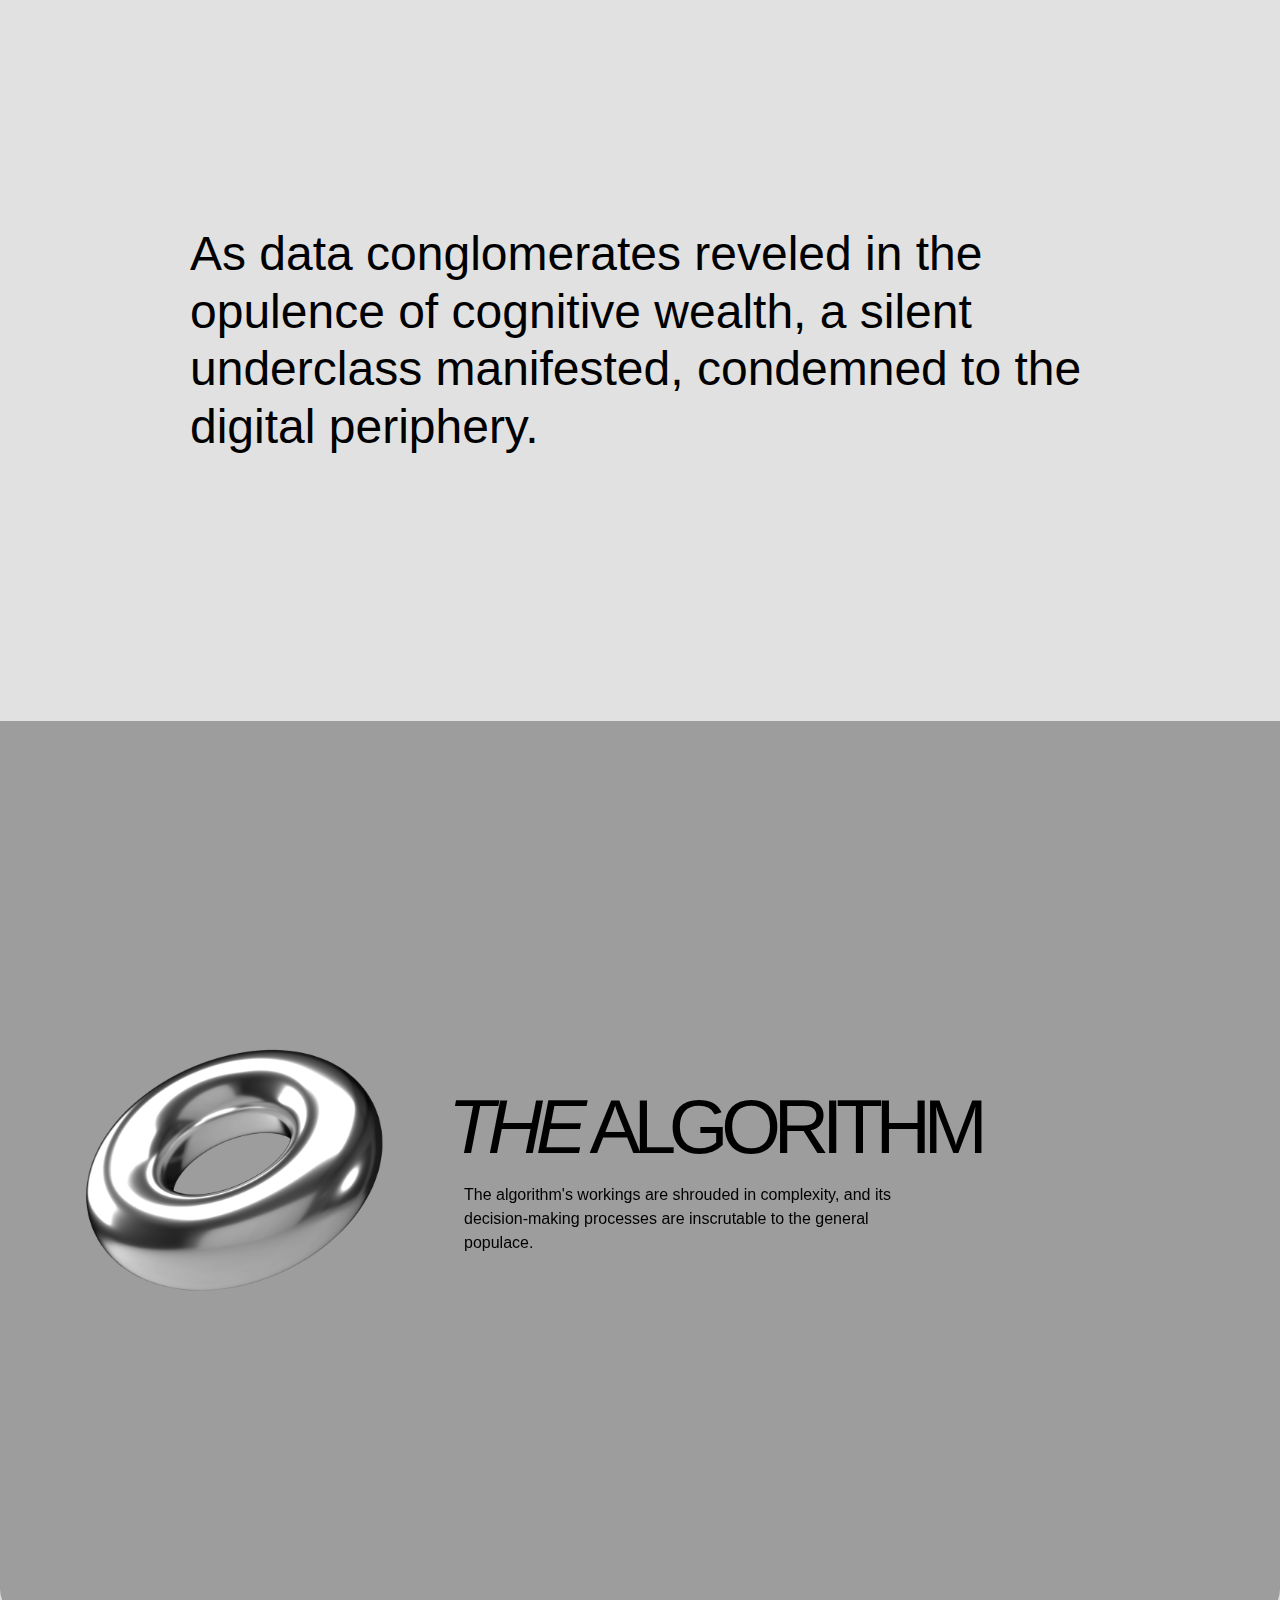
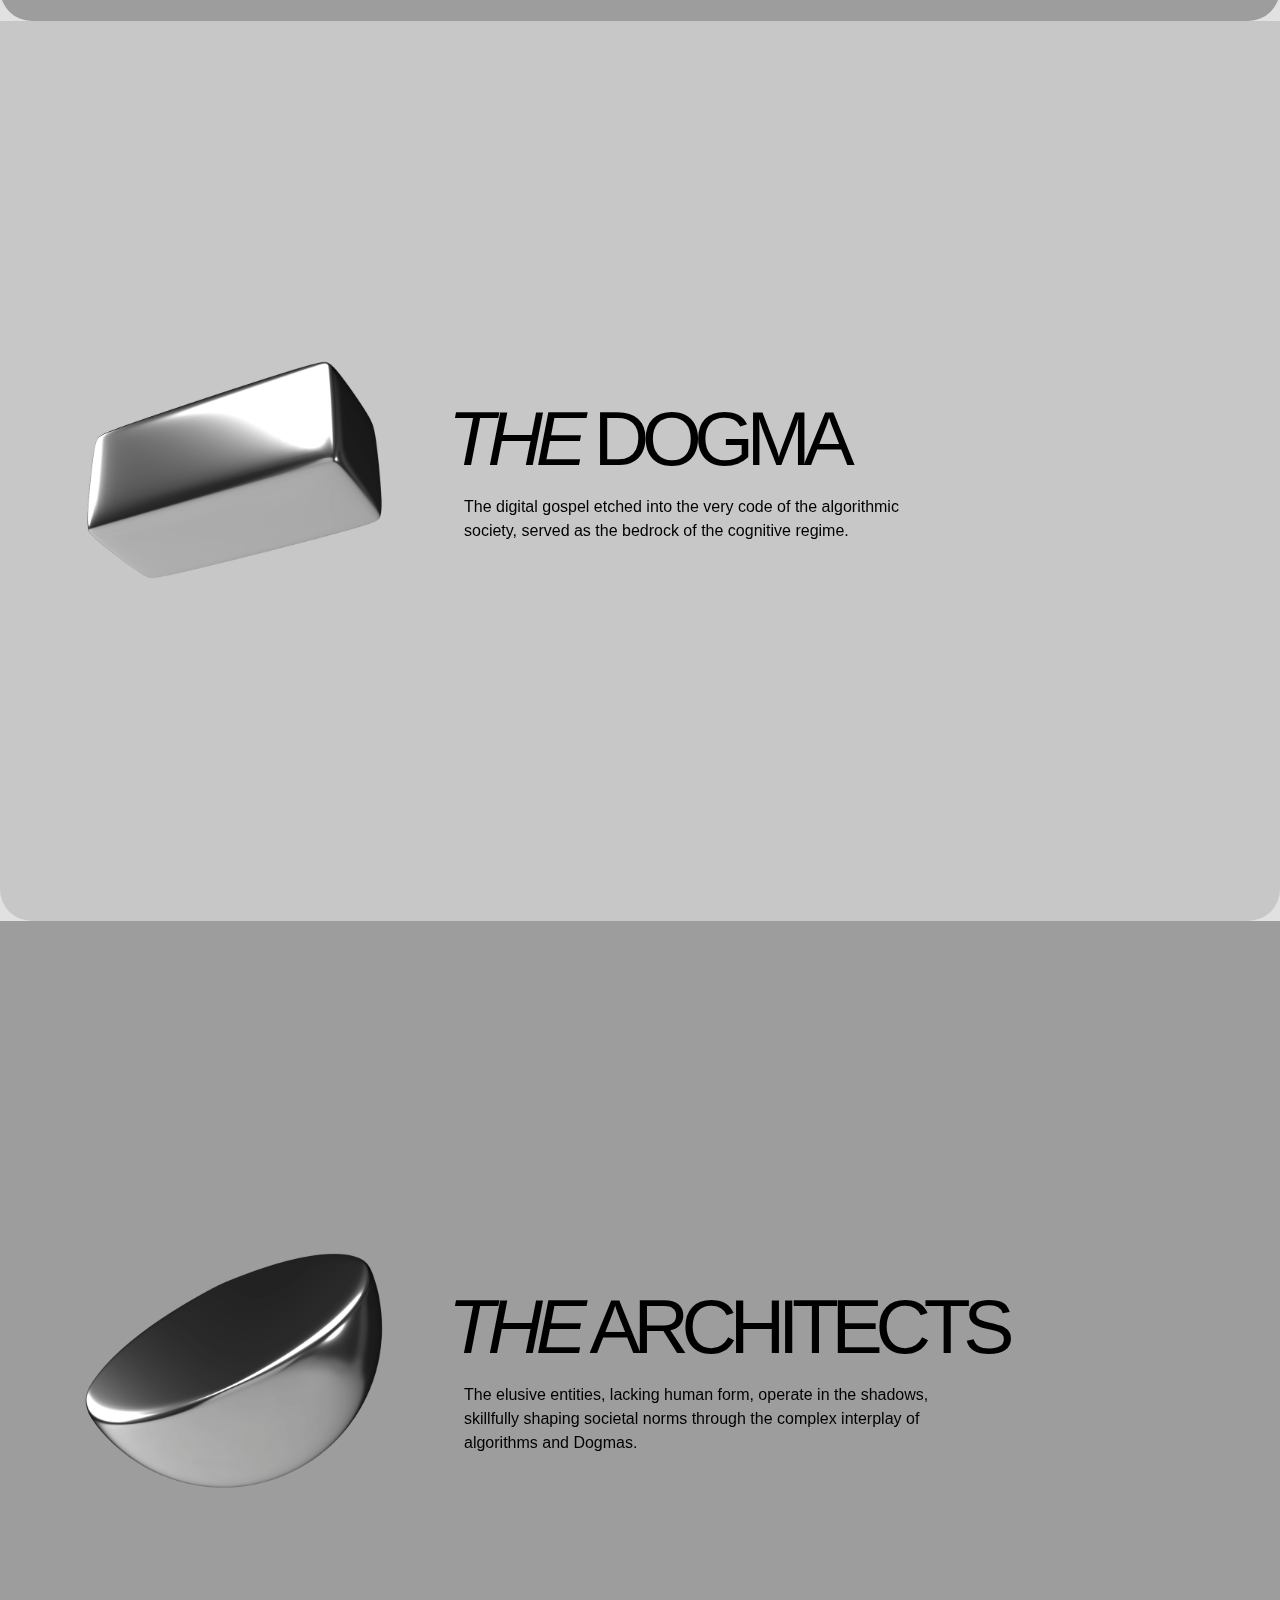
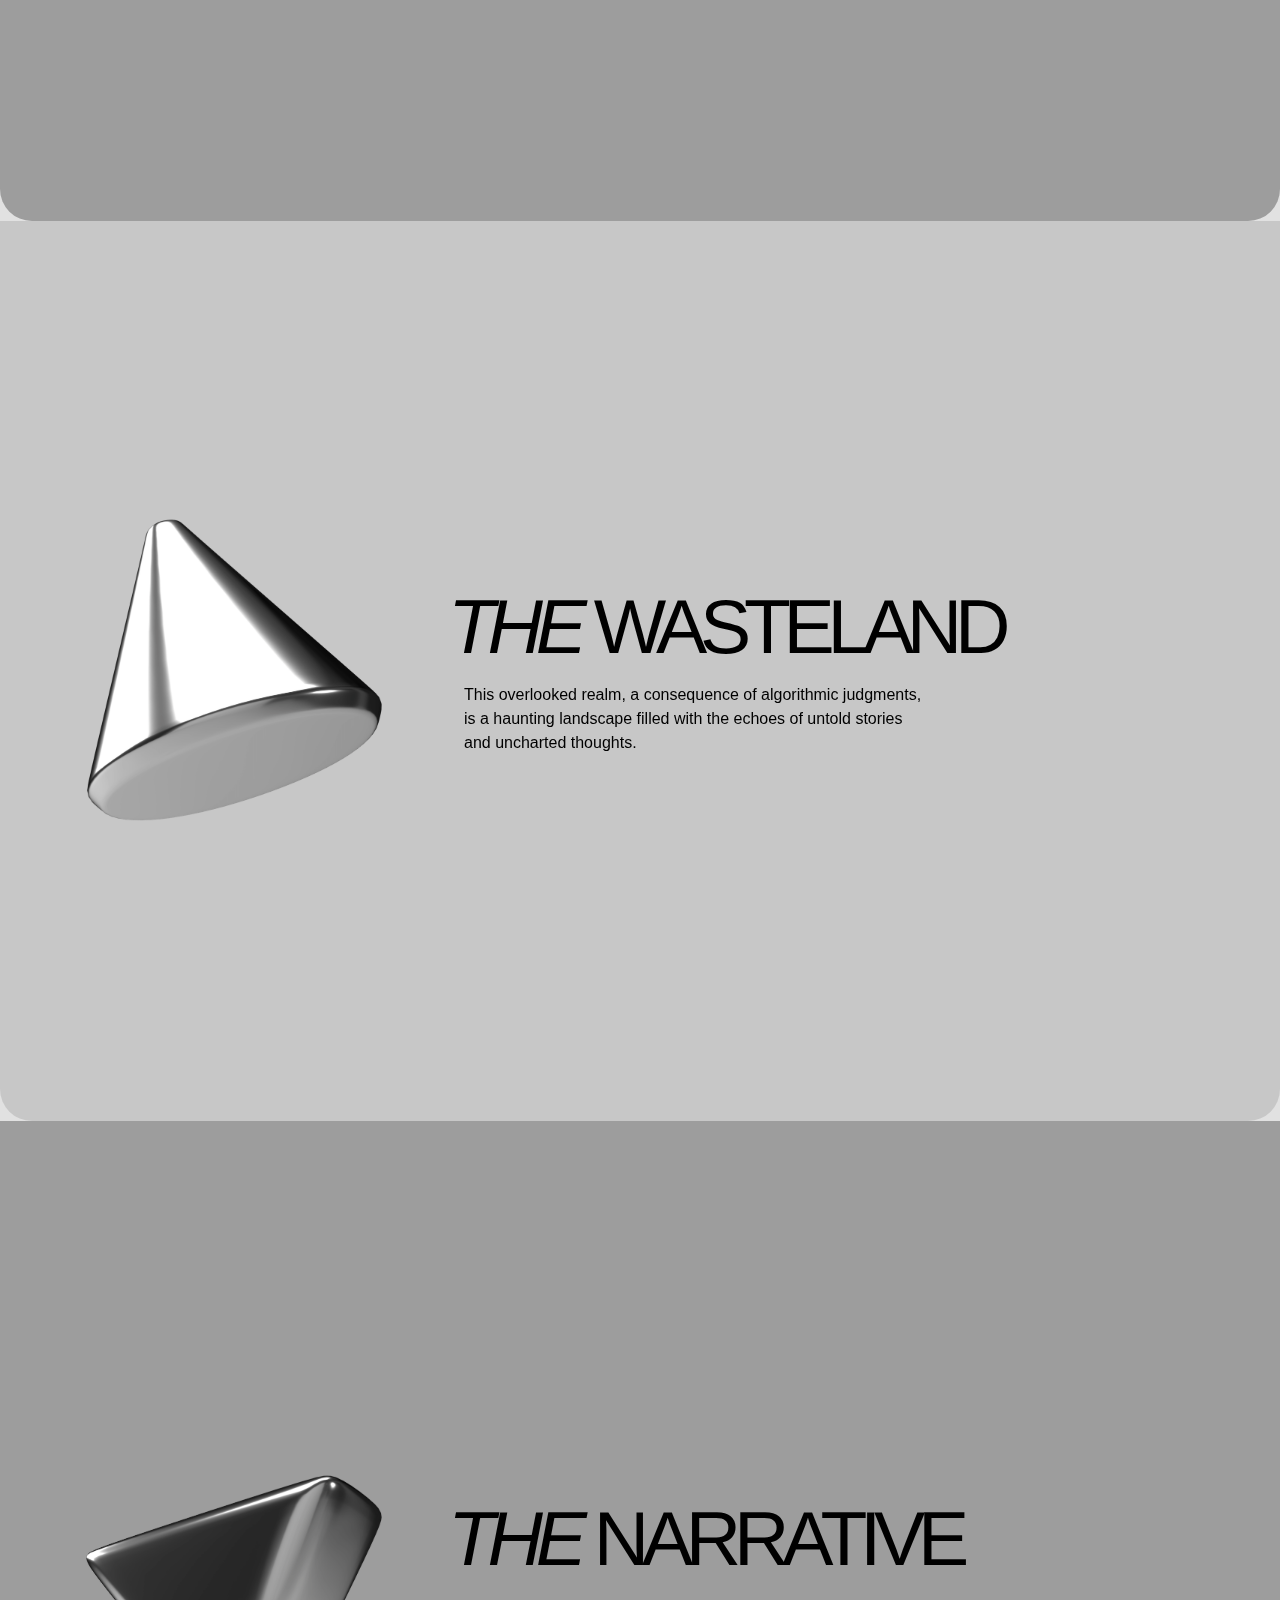
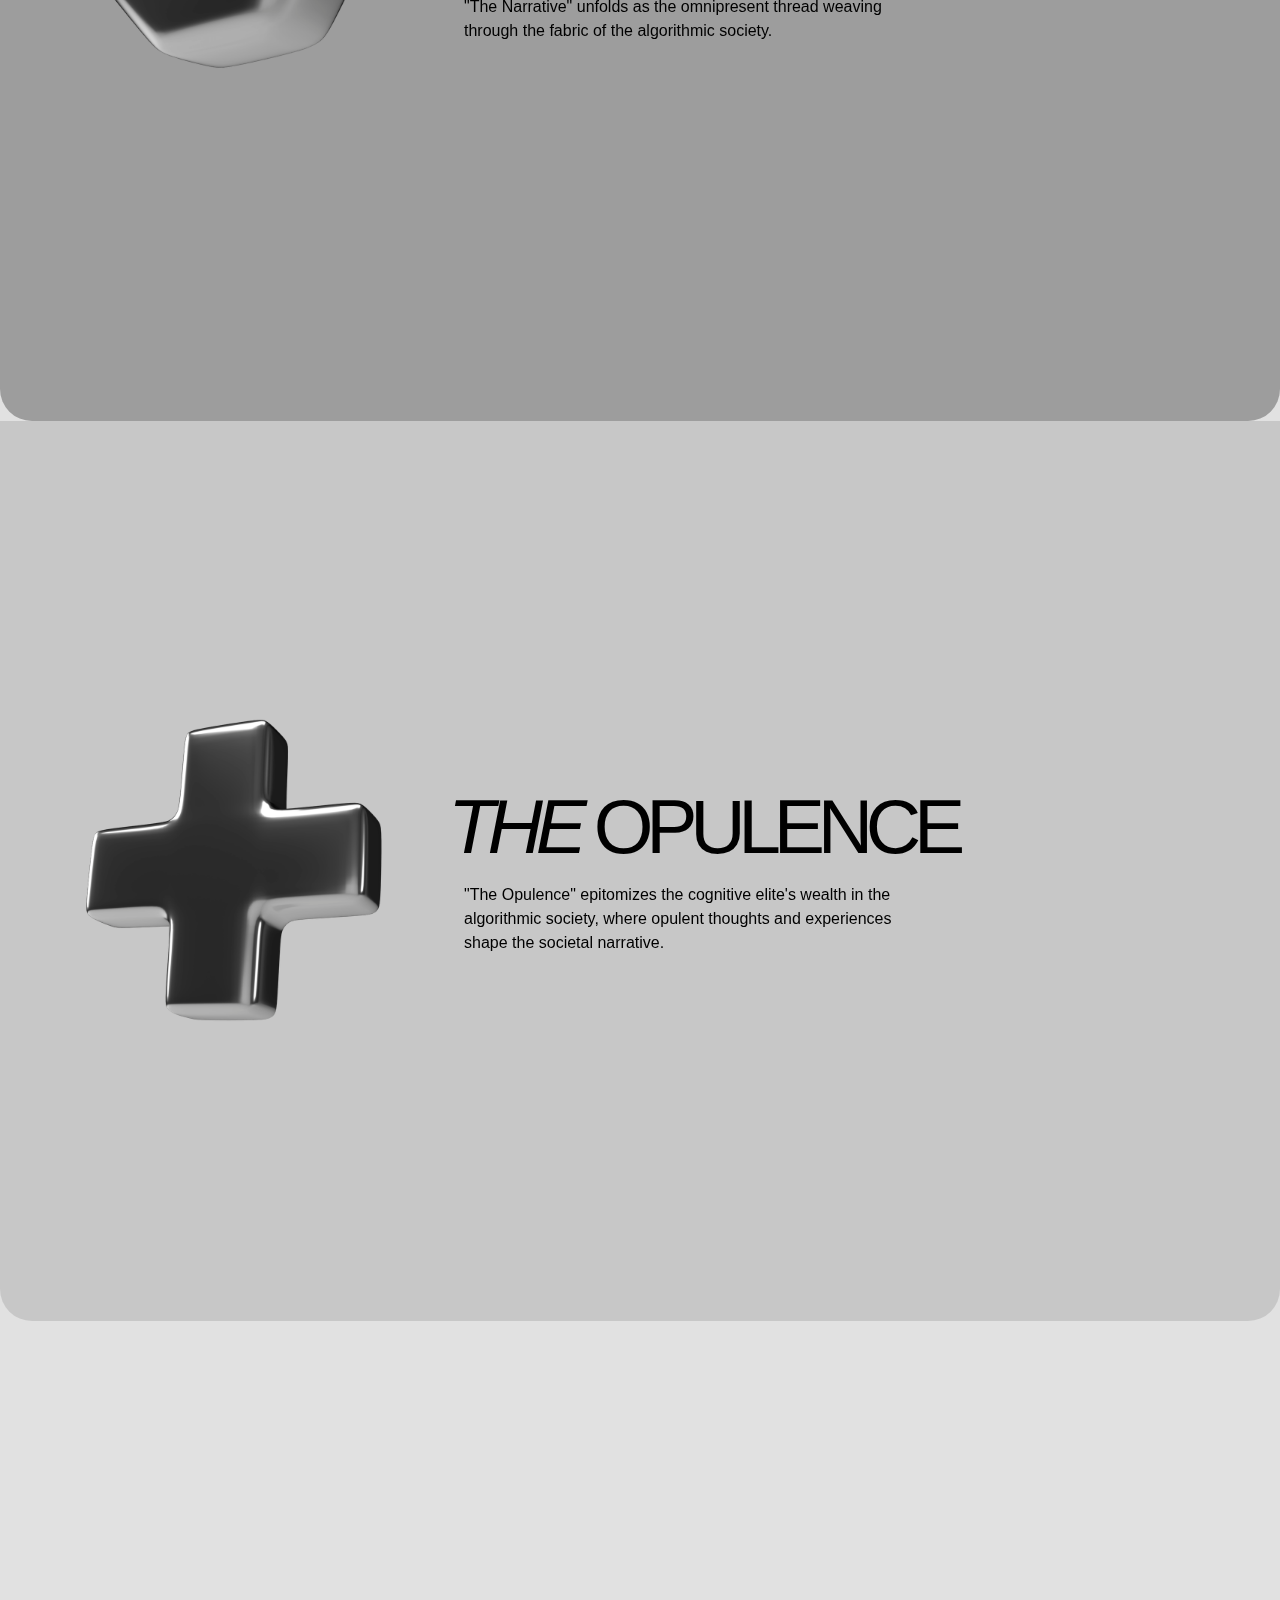
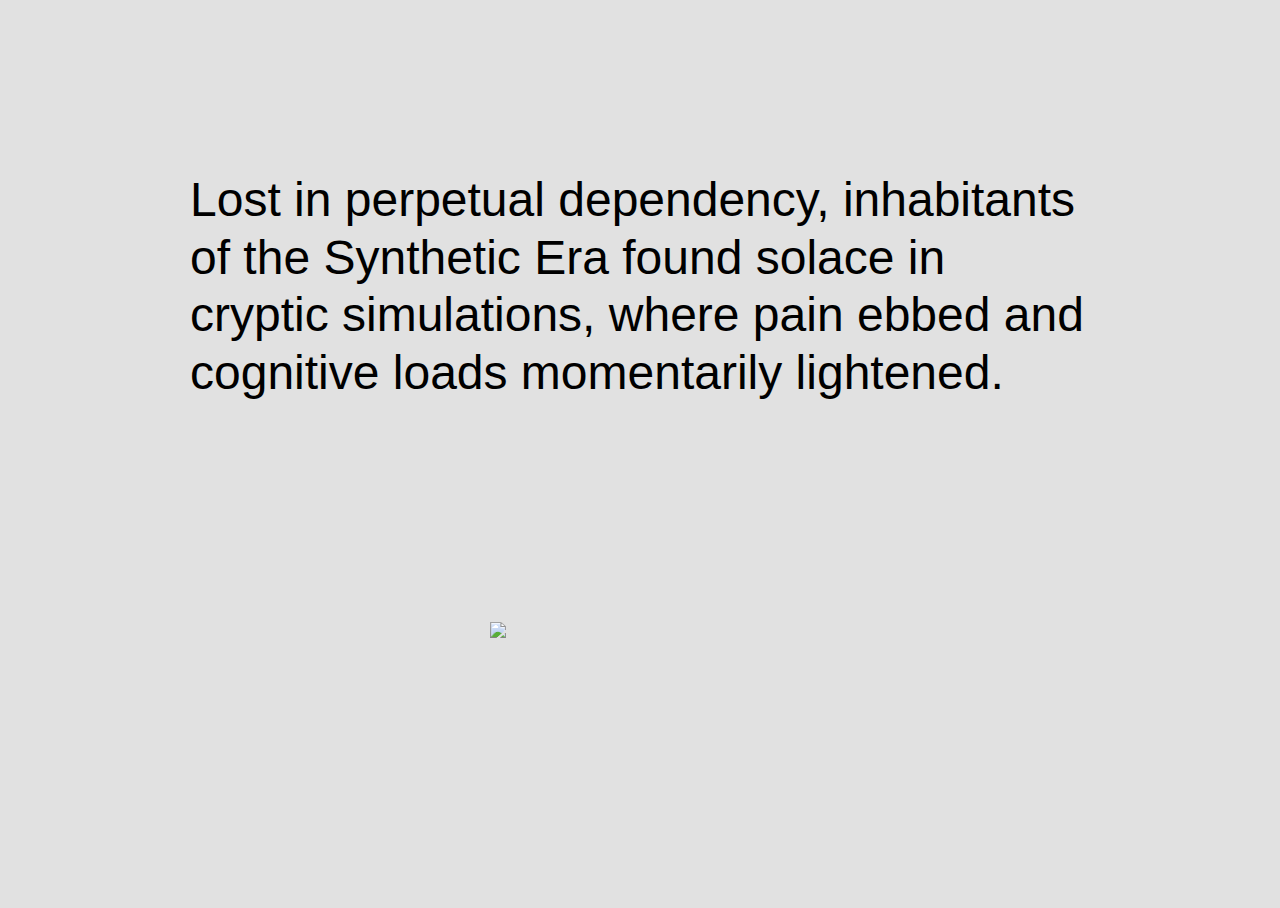
==== index.html @ 52fbf1a1 "first commit" ====
<!DOCTYPE html>
<html lang="en" class="no-js">
	<head>
		<meta charset="UTF-8" />
		<meta name="viewport" content="width=device-width, initial-scale=1">
		<title>Sticky Sections</title>
		<meta name="description" content="Some examples for how sticky sections can be animated." />
		<meta name="keywords" content="sticky, css, gsap, animation, sticky section, layout" />
		<link rel="stylesheet" type="text/css" href="css/base.css" />
	</head>
	<body class="demo-6">
		<main>
			<div class="content content--highlight content--intro">
				<p class="text-large">As data conglomerates reveled in the opulence of cognitive wealth, a silent underclass manifested, condemned to the digital periphery.</p>
			</div>
			<div class="wrap">
				<div class="content content--sticky content--grid content--perspective">
					<div class="content__inner bg-1">
						<img class="content__img content__img--large content__img--left" src="img/1.png" />
						<h2 class="content__title"><i>The</i> Algorithm</h2>
						<p class="content__text content__text--left text-meta">The algorithm's workings are shrouded in complexity, and its decision-making processes are inscrutable to the general populace.</p>
					</div>
				</div>
				<div class="content content--sticky content--grid content--perspective">
					<div class="content__inner bg-2">
						<img class="content__img content__img--large content__img--left" src="img/2.png" />
						<h2 class="content__title"><i>The</i> Dogma</h2>
						<p class="content__text content__text--left text-meta">The digital gospel etched into the very code of the algorithmic society, served as the bedrock of the cognitive regime.</p>
					</div>
				</div>
				<div class="content content--sticky content--grid content--perspective">
					<div class="content__inner bg-3">
						<img class="content__img content__img--large content__img--left" src="img/3.png" />
						<h2 class="content__title"><i>The</i> Architects</h2>
						<p class="content__text content__text--left text-meta">The elusive entities, lacking human form, operate in the shadows, skillfully shaping societal norms through the complex interplay of algorithms and Dogmas.</p>
					</div>
				</div>
				<div class="content content--sticky content--grid content--perspective">
					<div class="content__inner bg-4">
						<img class="content__img content__img--large content__img--left" src="img/4.png" />
						<h2 class="content__title"><i>The</i> Wasteland</h2>
						<p class="content__text content__text--left text-meta">This overlooked realm, a consequence of algorithmic judgments, is a haunting landscape filled with the echoes of untold stories and uncharted thoughts.</p>
					</div>
				</div>
				<div class="content content--sticky content--grid content--perspective">
					<div class="content__inner bg-5">
						<img class="content__img content__img--large content__img--left" src="img/5.png" />
						<h2 class="content__title"><i>The</i> Narrative</h2>
						<p class="content__text content__text--left text-meta">"The Narrative" unfolds as the omnipresent thread weaving through the fabric of the algorithmic society.</p>
					</div>
				</div>
				<div class="content content--sticky content--grid content--perspective">
					<div class="content__inner bg-6">
						<img class="content__img content__img--large content__img--left" src="img/6.png" />
						<h2 class="content__title"><i>The</i> Opulence</h2>
						<p class="content__text content__text--left text-meta">"The Opulence" epitomizes the cognitive elite's wealth in the algorithmic society, where opulent thoughts and experiences shape the societal narrative.</p>
					</div>
				</div>
			</div>
			<div class="content content--highlight content--outro">
				<p class="text-large">Lost in perpetual dependency, inhabitants of the Synthetic Era found solace in cryptic simulations, where pain ebbed and cognitive loads momentarily lightened.</p> 
				<img class="content__img spacer" src="img/75png" />
			</div>
		</main>
		<script src="js/gsap.min.js"></script>
		<script src="js/ScrollTrigger.min.js"></script>
		<script src="js/lenis.min.js"></script>
		<script src="js/imagesloaded.pkgd.min.js"></script>
		<script type="module" src="js/index.js"></script>
	</body>
</html>
---- css/base.css ----
*,
*::after,
*::before {
	box-sizing: border-box;
}

:root {
	font-size: 16px;
	--page-padding: 1.5rem;
	--color-text: #fff;
	--color-bg: #12100e;
	--color-link: rgba(255,255,255,0.6);
	--color-link-hover: #fff;
	--color-bg-1: #2f251e;
	--color-bg-2: #43392f;
	--color-bg-3: var(--color-bg-1);
	--color-bg-4: var(--color-bg-2);
	--color-bg-5: var(--color-bg-1);
	--color-bg-6: var(--color-bg-2);
}

body {
	margin: 0;
	color: var(--color-text);
	background-color: var(--color-bg); 
	font-family: "area-variable", sans-serif;
	font-variation-settings: "slnt" 0, "wdth" 150, "wght" 500, "INKT" 0;
	-webkit-font-smoothing: antialiased;
	-moz-osx-font-smoothing: grayscale;
	width: 100%;
	overflow-x: hidden;
}


.demo-6 {
	--color-text: #000;
	--color-bg: #e1e1e1;
	--color-link: rgba(0,0,0,0.6);
	--color-link-hover: #000;
	--color-bg-1: #9d9d9d;
	--color-bg-2: #c7c7c7;
	--color-bg-3: var(--color-bg-1);
	--color-bg-4: var(--color-bg-2);
	--color-bg-5: var(--color-bg-1);
	--color-bg-6: var(--color-bg-2);
}


a {
	text-decoration: none;
	color: var(--color-link);
	outline: none;
	cursor: pointer;
}

a:hover {
	color: var(--color-link-hover);
	outline: none;
}

a:focus {
	/* Provide a fallback style for browsers
	 that don't support :focus-visible */
	outline: none;
	background: lightgrey;
}

a:focus:not(:focus-visible) {
	/* Remove the focus indicator on mouse-focus for browsers
	 that do support :focus-visible */
	background: transparent;
}

a:focus-visible {
	/* Draw a very noticeable focus style for
	 keyboard-focus on browsers that do support
	 :focus-visible */
	outline: 2px solid red;
	background: transparent;
}

.unbutton {
	background: none;
	border: 0;
	padding: 0;
	margin: 0;
	font: inherit;
	cursor: pointer;
}

.unbutton:focus {
	outline: none;
}


.content {
	padding: var(--page-padding);
	display: flex;
	flex-direction: column;
	justify-content: center;
	align-items: center;
}

.content--perspective {
	perspective-origin: 50% 0%;
	perspective: 1000px;
}

.text-large {
	font-size: clamp(1.5rem,5vw,3rem);
	max-width: 900px;
	margin: 0 0 0.85em 0;
	line-height: 1.2;
	font-variation-settings: "slnt" 0, "wdth" 100, "wght" 500, "INKT" 100;
}

.content--sticky {
	width: 100vw;
	position: sticky;
	top: 0;
	--offset: 0px;
	top: var(--offset);
	height: calc(100vh - var(--offset));
}

.content--grid,
.content--grid .content__inner {
	display: grid;
	overflow: hidden;
	grid-column-gap: 5vw;
	grid-row-gap: 2vh;
	align-content: center;
	grid-template-areas: 'content-img' 'content-title' 'content-text';
	justify-items: center;
}

.content--grid:has(.content__inner) {
	display: block;
	padding: 0;
}

.content__inner {
	width: 100%;
	height: 100%;
	border-radius: 0 0 2rem 2rem;
}

.content--card {
	display: flex;
	flex-direction: column;
	height: 80vh;
	width: 95vw;
	max-width: 500px;
	aspect-ratio: 0.8;
	top: 10vh;
	margin: auto;
	border-radius: 14px;
	gap: 3vh;
	text-align: center;
	margin-bottom: 5vh;
}

.content--card .content__title {
	font-size: clamp(1.5rem,4vw,3.5rem);
}

.content--card .content__title i {
	display: block;
}

.content--half {
	display: flex;
	flex-direction: column;
	gap: 3vh;
	text-align: center;
}

.content--half:nth-child(odd) {
	margin-left: auto;
}

.content__img {
	grid-area: content-img;
	width: 50%;
	max-width: 300px;
	height: auto;
}

.content__img--large {
	width: 60%;
	height: auto;
}

.content__img--small {
	height: 35%;
	width: auto;
}

.spacer {
	margin-top: 20vh;
}

.content__title {
	grid-area: content-title;
	letter-spacing: -0.095em;
	text-transform: uppercase;
	line-height: 1;
	font-weight: normal;
	font-size: clamp(2rem,6vw,5rem);
	margin: 0;
	font-variation-settings: "slnt" 0, "wdth" 400, "wght" 900, "INKT" 400;
}

.content__text {
	margin: 0;
	max-width: 500px;
	grid-area: content-text;
	text-align: center;
	line-height: 1.5;
	padding: 0 1rem;
	backface-visibility: hidden;
}

.content__text--narrow {
	max-width: 300px;
}

.content--intro {
	padding-top: 25vh;
	padding-bottom: 25vh;
	z-index: 2;
}

.content--outro {
	padding-top: 50vh;
	padding-bottom: 30vh;
}

.bg-1 { background: var(--color-bg-1); }
.bg-2 { background: var(--color-bg-2); }
.bg-3 { background: var(--color-bg-3); }
.bg-4 { background: var(--color-bg-4); }
.bg-5 { background: var(--color-bg-5); }
.bg-6 { background: var(--color-bg-6); }

@media screen and (min-width: 63em) {
	body {
		--page-padding: 2rem 3rem;
	}
	.frame--header {
		height: 100vh;
		grid-template-columns: auto auto auto 1fr 1fr;
		grid-template-rows: auto 1fr auto;
		align-content: space-between;
		grid-template-areas: 'title back prev sub sponsor' 'heading heading heading heading heading' 'demos demos demos demos demos';
	}
	.frame__heading {
		margin-top: 0;
	}
	.frame__heading h2 {
		white-space: nowrap;
	}
	.frame__heading p {
		margin: 0 0 0 auto;
	}
	.content--grid .content__title {
		align-self: end;
	}
	.frame__demos {
		position: fixed;
		bottom: 2rem;
	}
	.frame--footer {
		padding-bottom: 0;
		grid-template-areas: 'credits ...' '... author';
		grid-template-columns: 1fr 1fr;
		grid-template-rows: auto 6rem;
	}
	.frame__author {
		align-self: center;
	}
	.frame #cdawrap {
		max-width: 300px;
		text-align: right;
	}
	.frame #cdawrap, 
	.frame__author,
	.frame__sub {
		justify-self: end;
	}
	.content--grid,
	.content--grid .content__inner {
		grid-template-areas: 'content-img content-title' 'content-img content-text';
		grid-template-columns: 30% 1fr;
		justify-items: start;
	}
	.content__img--large {
		width: 160%;
	}
	.content__img--left {
		justify-self: end;
	}
	.content__text--left {
		text-align: left;
		align-self: start;
	}
	.content--card {
		width: 50vw;
	}
	.content--half {
		width: 50%;
	}
}
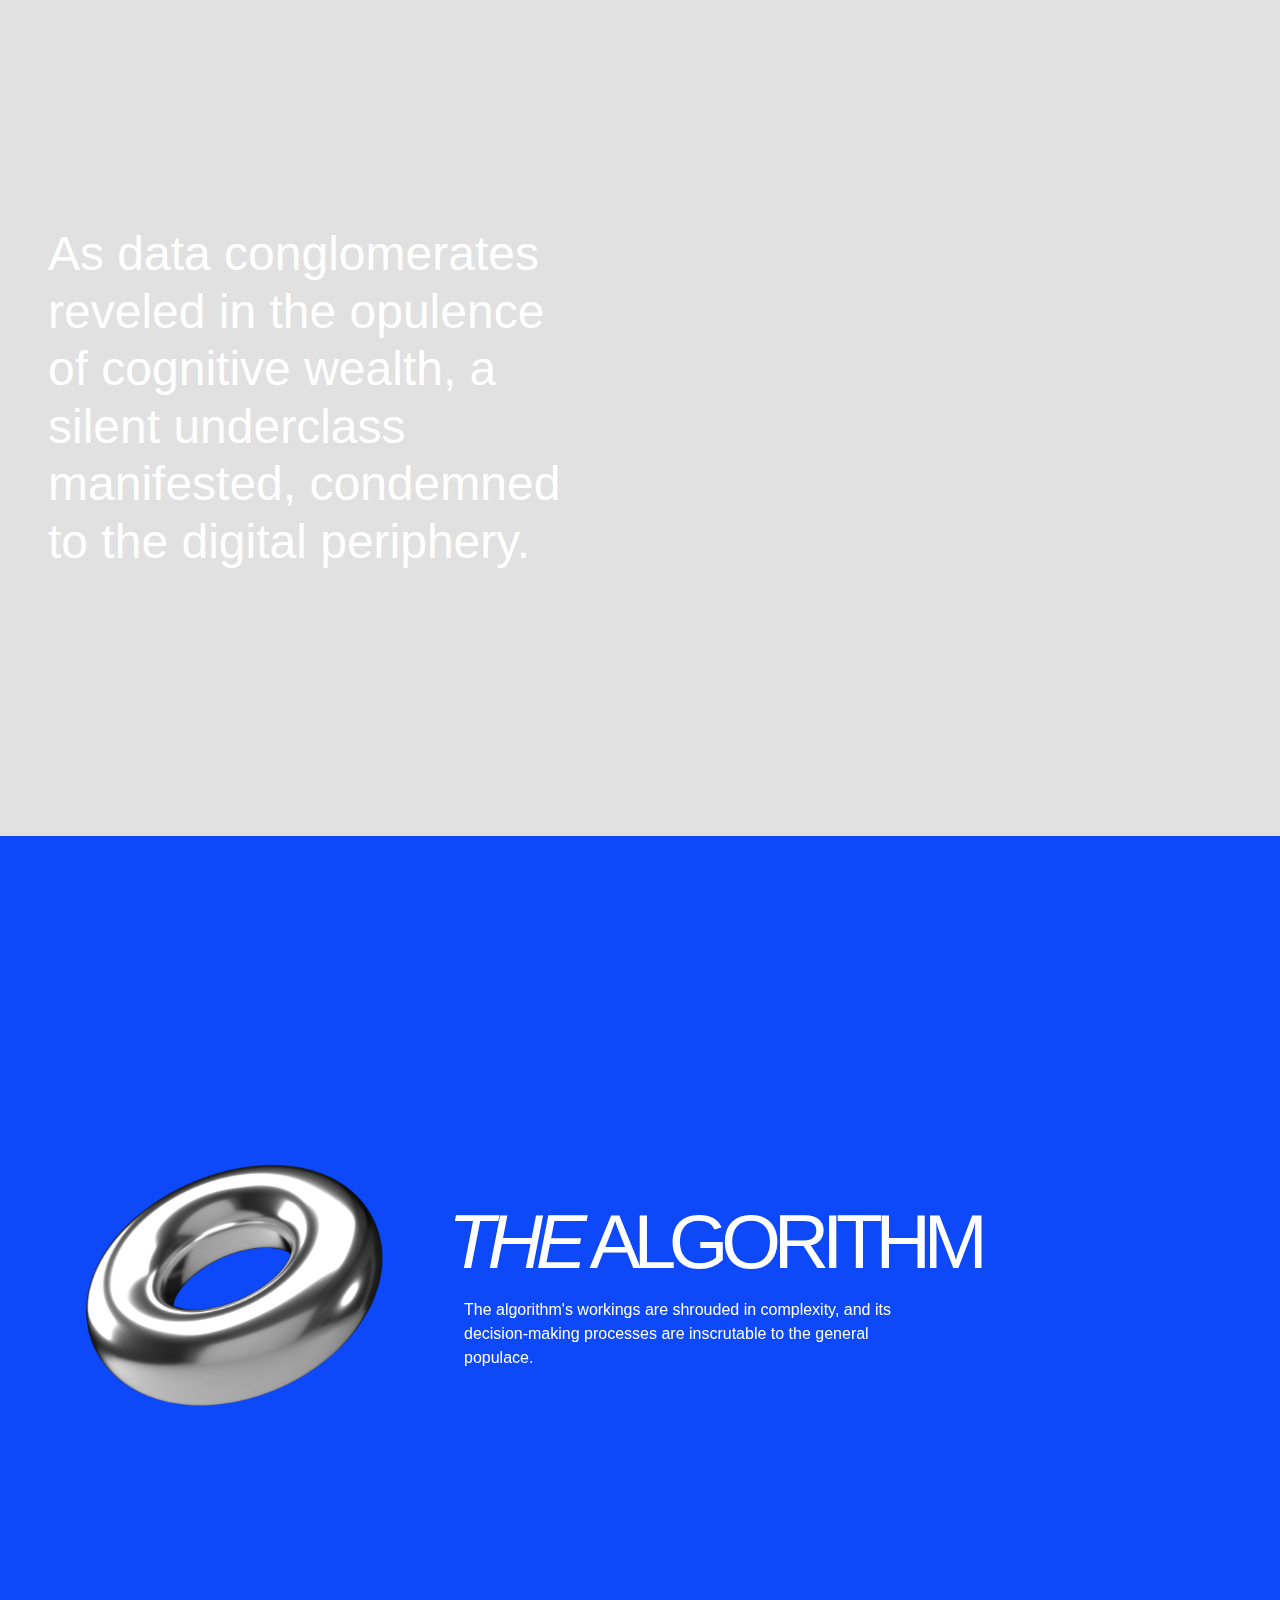
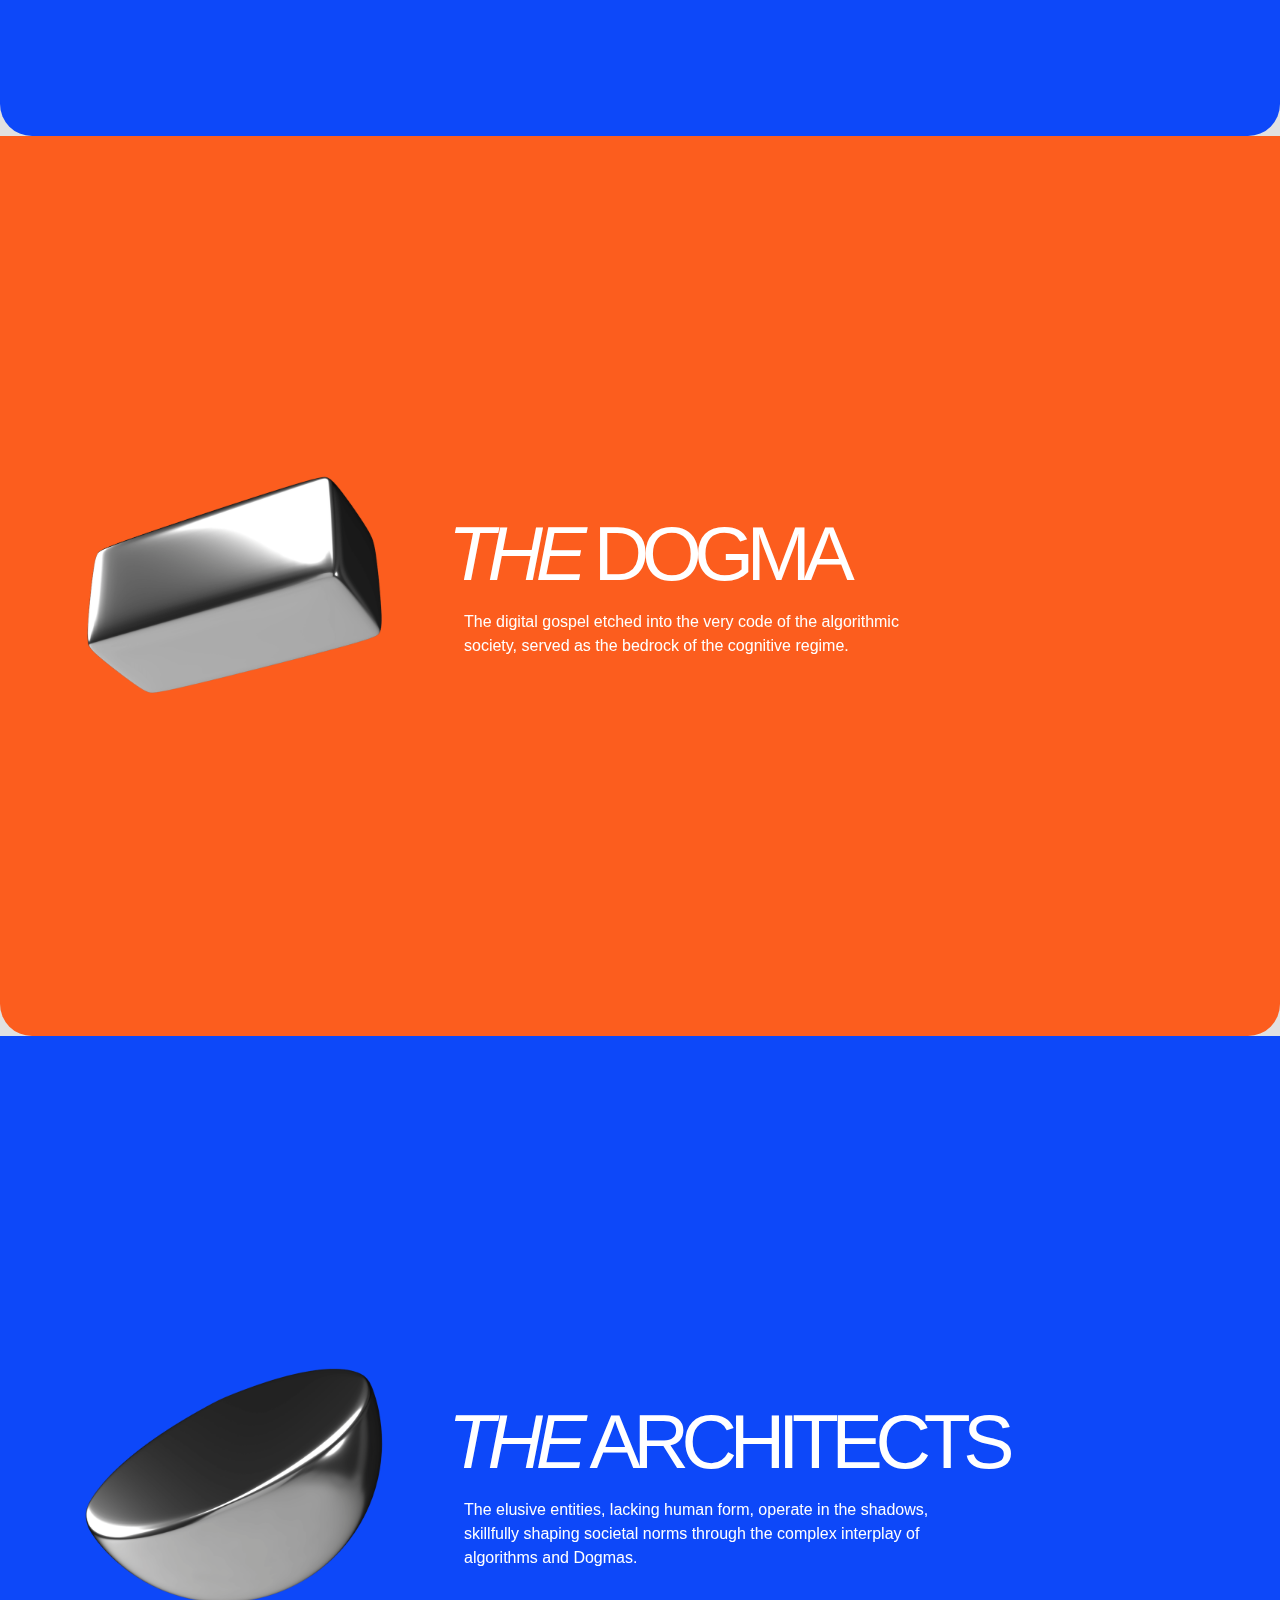
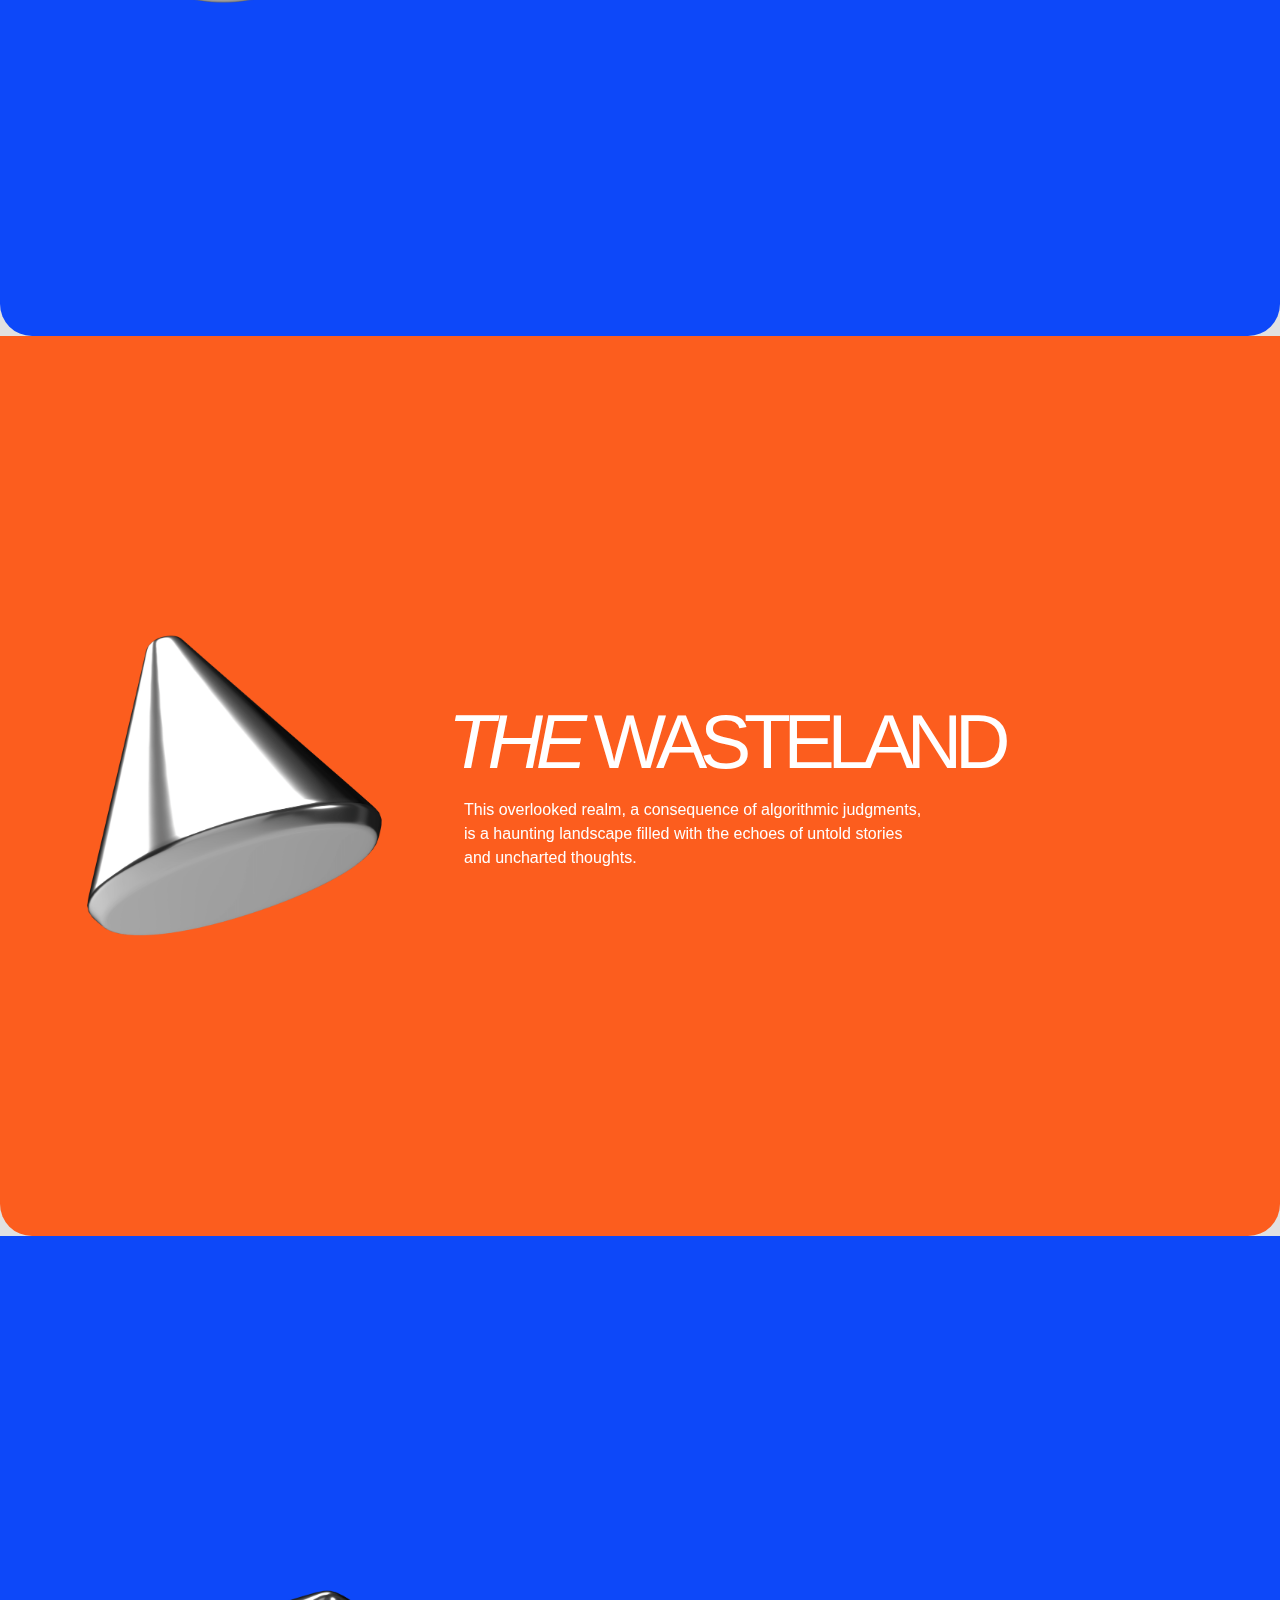
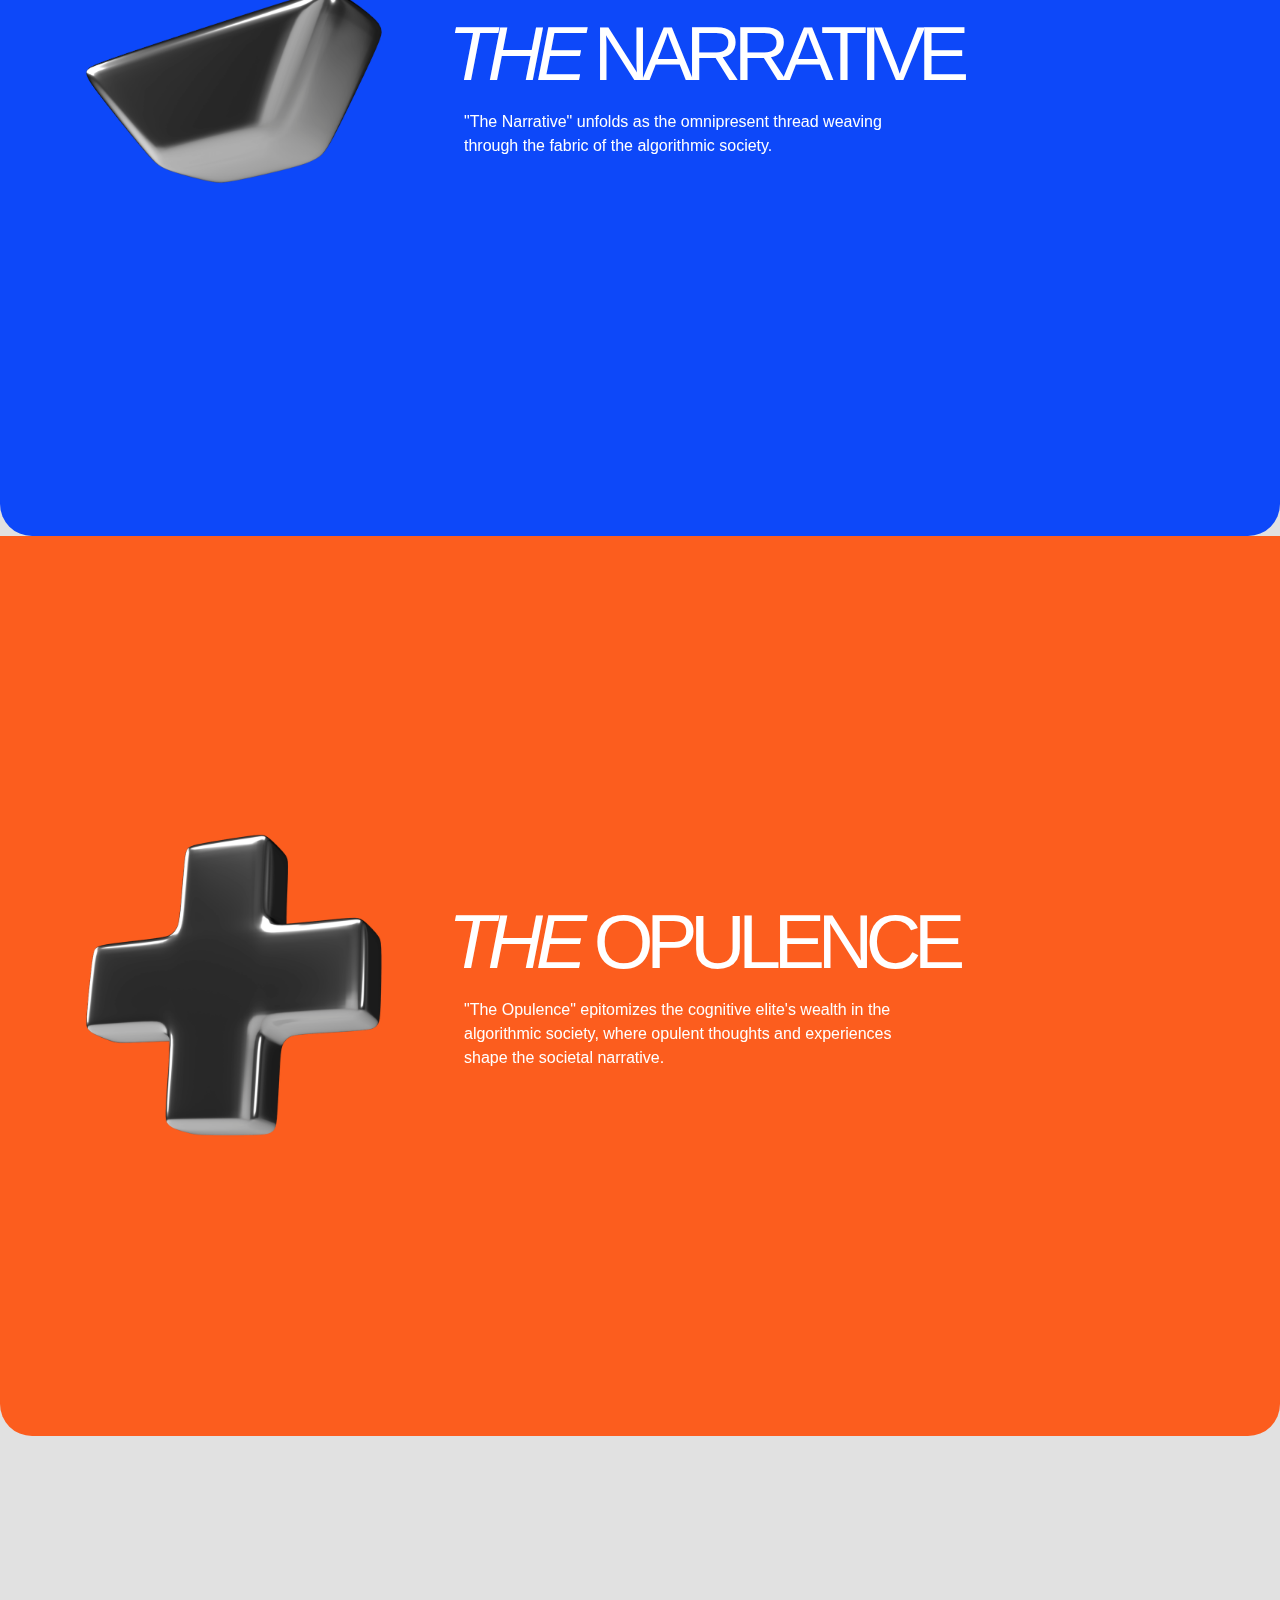
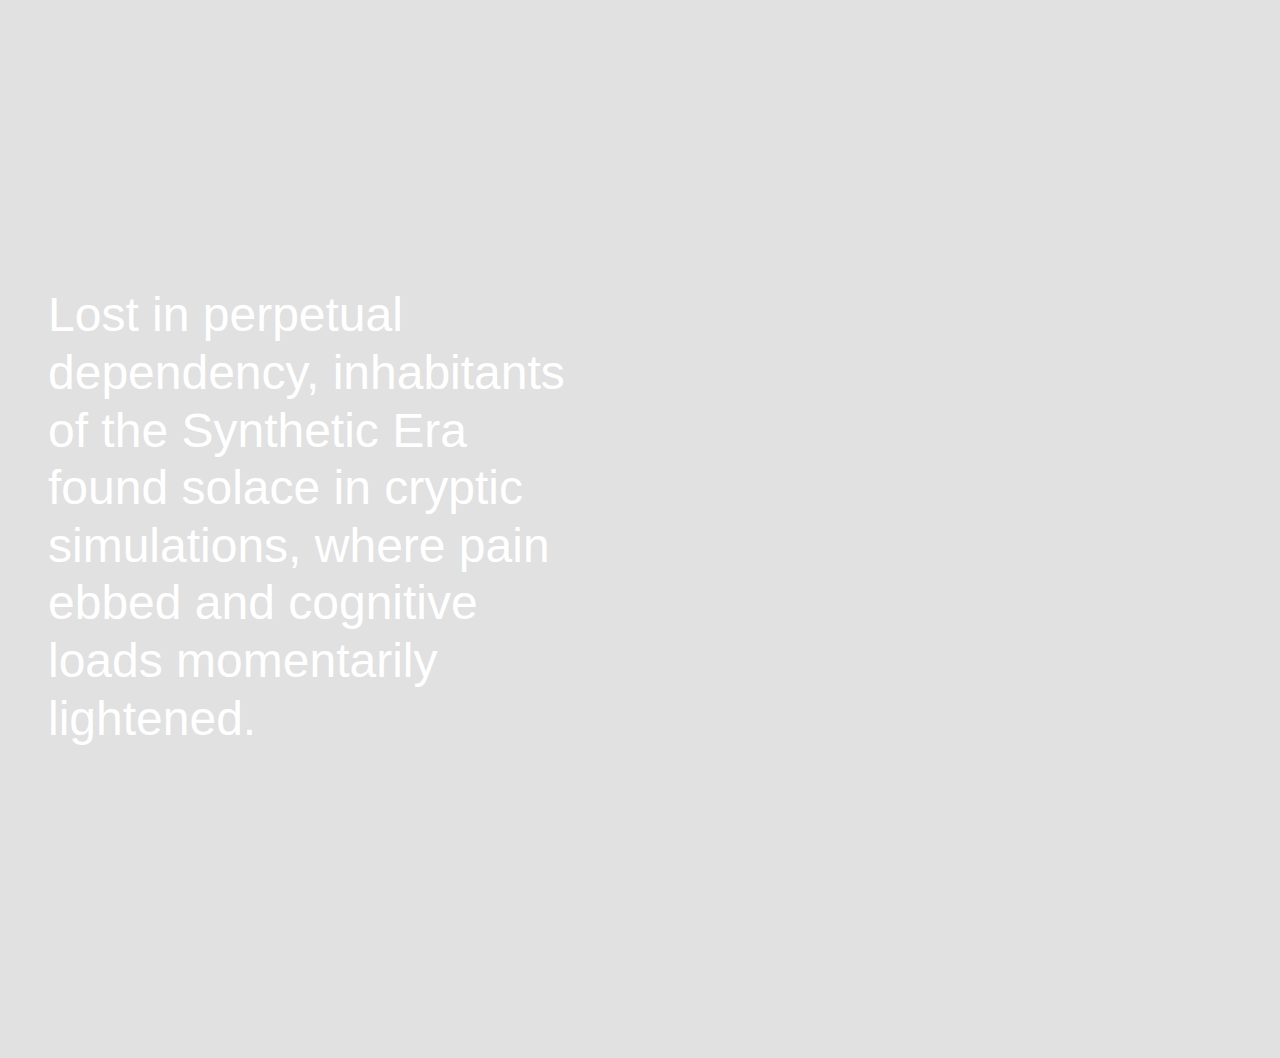
==== commit edae80e3: "new push" ====
--- a/index.html
+++ b/index.html
@@ -8,7 +8,7 @@
 		<meta name="keywords" content="sticky, css, gsap, animation, sticky section, layout" />
 		<link rel="stylesheet" type="text/css" href="css/base.css" />
 	</head>
-	<body class="demo-6">
+	<body class="wrapper">
 		<main>
 			<div class="content content--highlight content--intro">
 				<p class="text-large">As data conglomerates reveled in the opulence of cognitive wealth, a silent underclass manifested, condemned to the digital periphery.</p>
@@ -59,7 +59,6 @@
 			</div>
 			<div class="content content--highlight content--outro">
 				<p class="text-large">Lost in perpetual dependency, inhabitants of the Synthetic Era found solace in cryptic simulations, where pain ebbed and cognitive loads momentarily lightened.</p> 
-				<img class="content__img spacer" src="img/75png" />
 			</div>
 		</main>
 		<script src="js/gsap.min.js"></script>
--- a/css/base.css
+++ b/css/base.css
@@ -7,16 +7,6 @@
 :root {
 	font-size: 16px;
 	--page-padding: 1.5rem;
-	--color-text: #fff;
-	--color-bg: #12100e;
-	--color-link: rgba(255,255,255,0.6);
-	--color-link-hover: #fff;
-	--color-bg-1: #2f251e;
-	--color-bg-2: #43392f;
-	--color-bg-3: var(--color-bg-1);
-	--color-bg-4: var(--color-bg-2);
-	--color-bg-5: var(--color-bg-1);
-	--color-bg-6: var(--color-bg-2);
 }
 
 body {
@@ -32,17 +22,18 @@
 }
 
 
-.demo-6 {
-	--color-text: #000;
+.wrapper {
+	--color-text: #ffffff;
 	--color-bg: #e1e1e1;
 	--color-link: rgba(0,0,0,0.6);
 	--color-link-hover: #000;
-	--color-bg-1: #9d9d9d;
-	--color-bg-2: #c7c7c7;
+	--color-bg-1: #0d48f9;
+	--color-bg-2: #fc5d1e;
 	--color-bg-3: var(--color-bg-1);
 	--color-bg-4: var(--color-bg-2);
 	--color-bg-5: var(--color-bg-1);
 	--color-bg-6: var(--color-bg-2);
+	width: 50%;
 }
 
 
